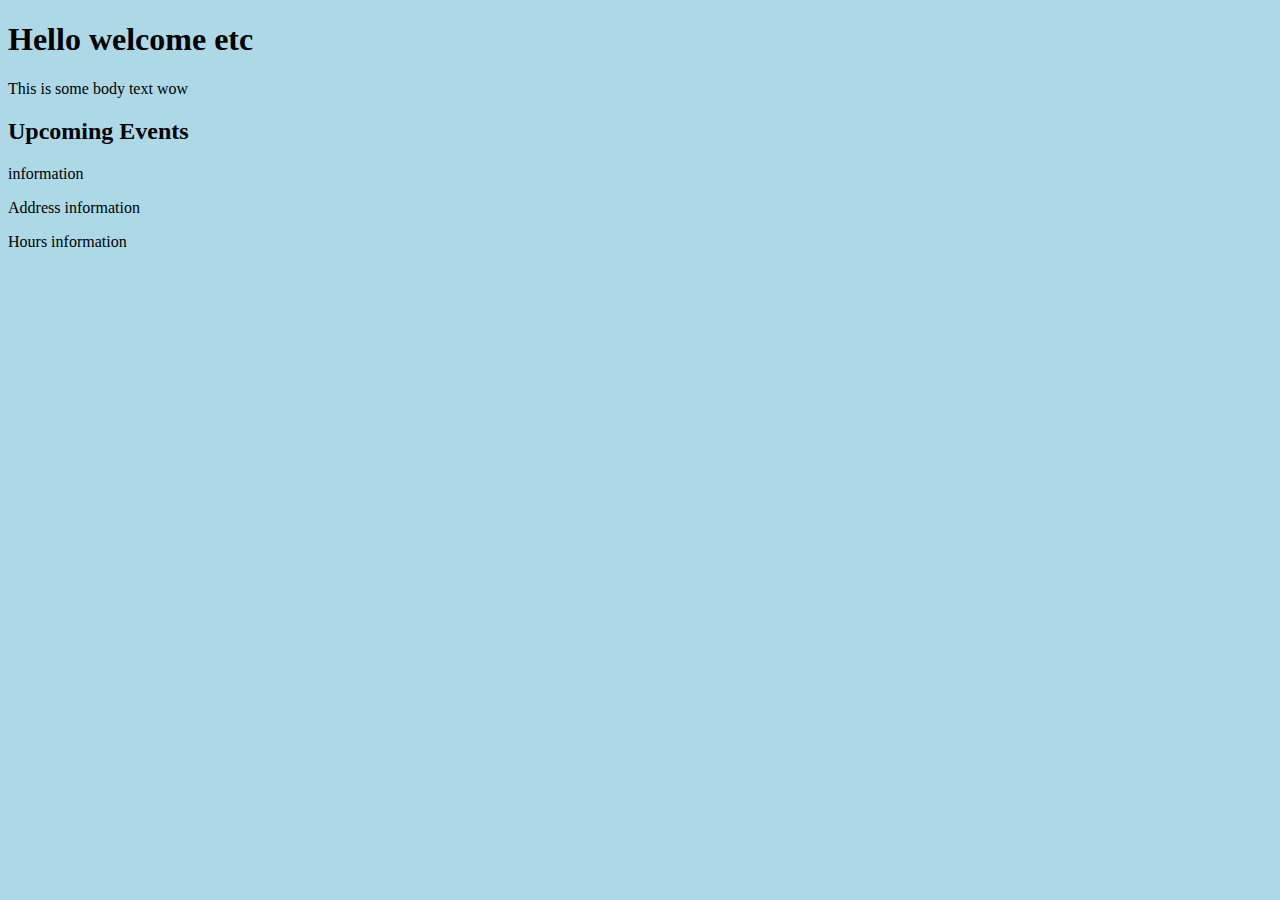
==== index.html @ 0ee89f66 "Create index.html" ====
<!DOCTYPE html>
<html>
<head>
	<meta charset="utf-8">
	<meta name="viewport" content="width=device-width, initial-scale=1">
	<title>KARA Family Resource Centre  |  Home</title>
</head>
<body style="background-color: lightblue;">



<header>
	<h1>Hello welcome etc</h1>
	<p>This is some body text wow</p>
</header>




<section>
	<h2>Upcoming Events </h2>
	<p>information </p>
</section>


<footer>
	<p>Address information </p>
	<p>Hours information </p>
</footer>


















</body>
</html>
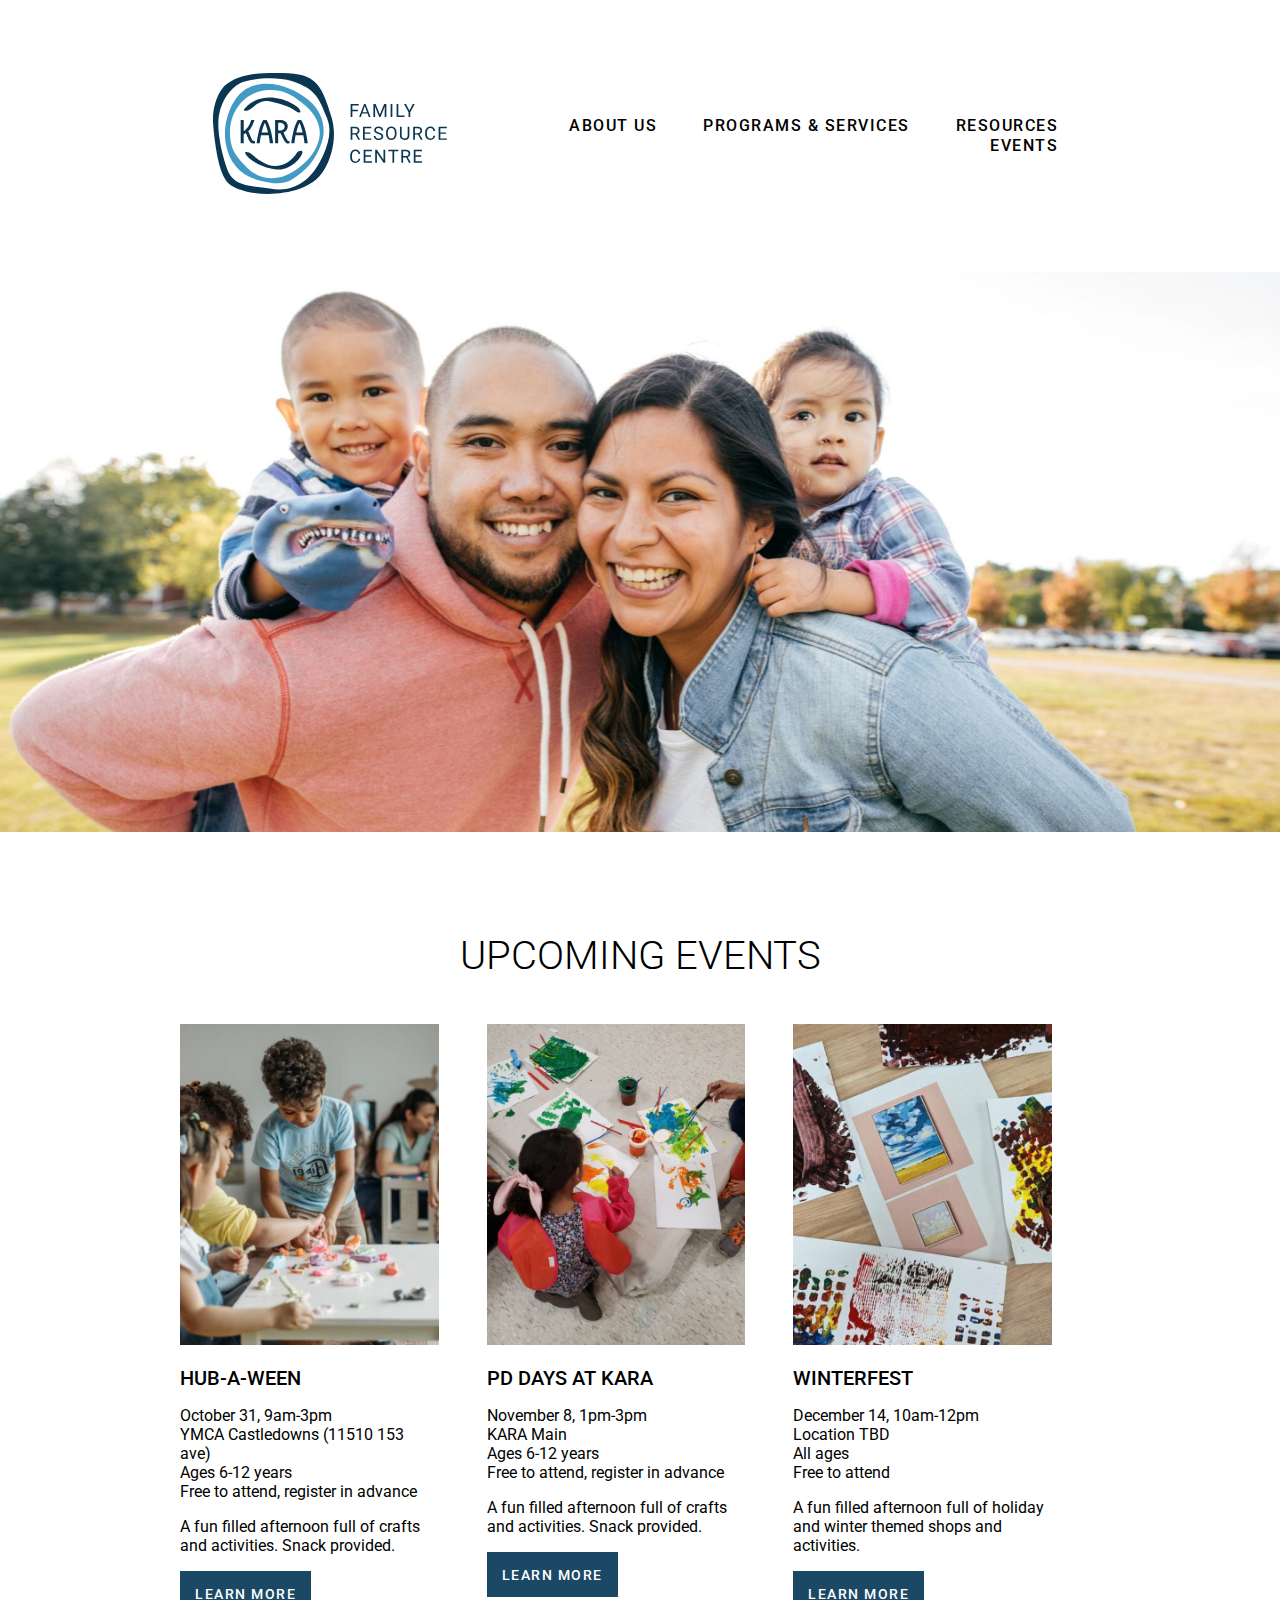
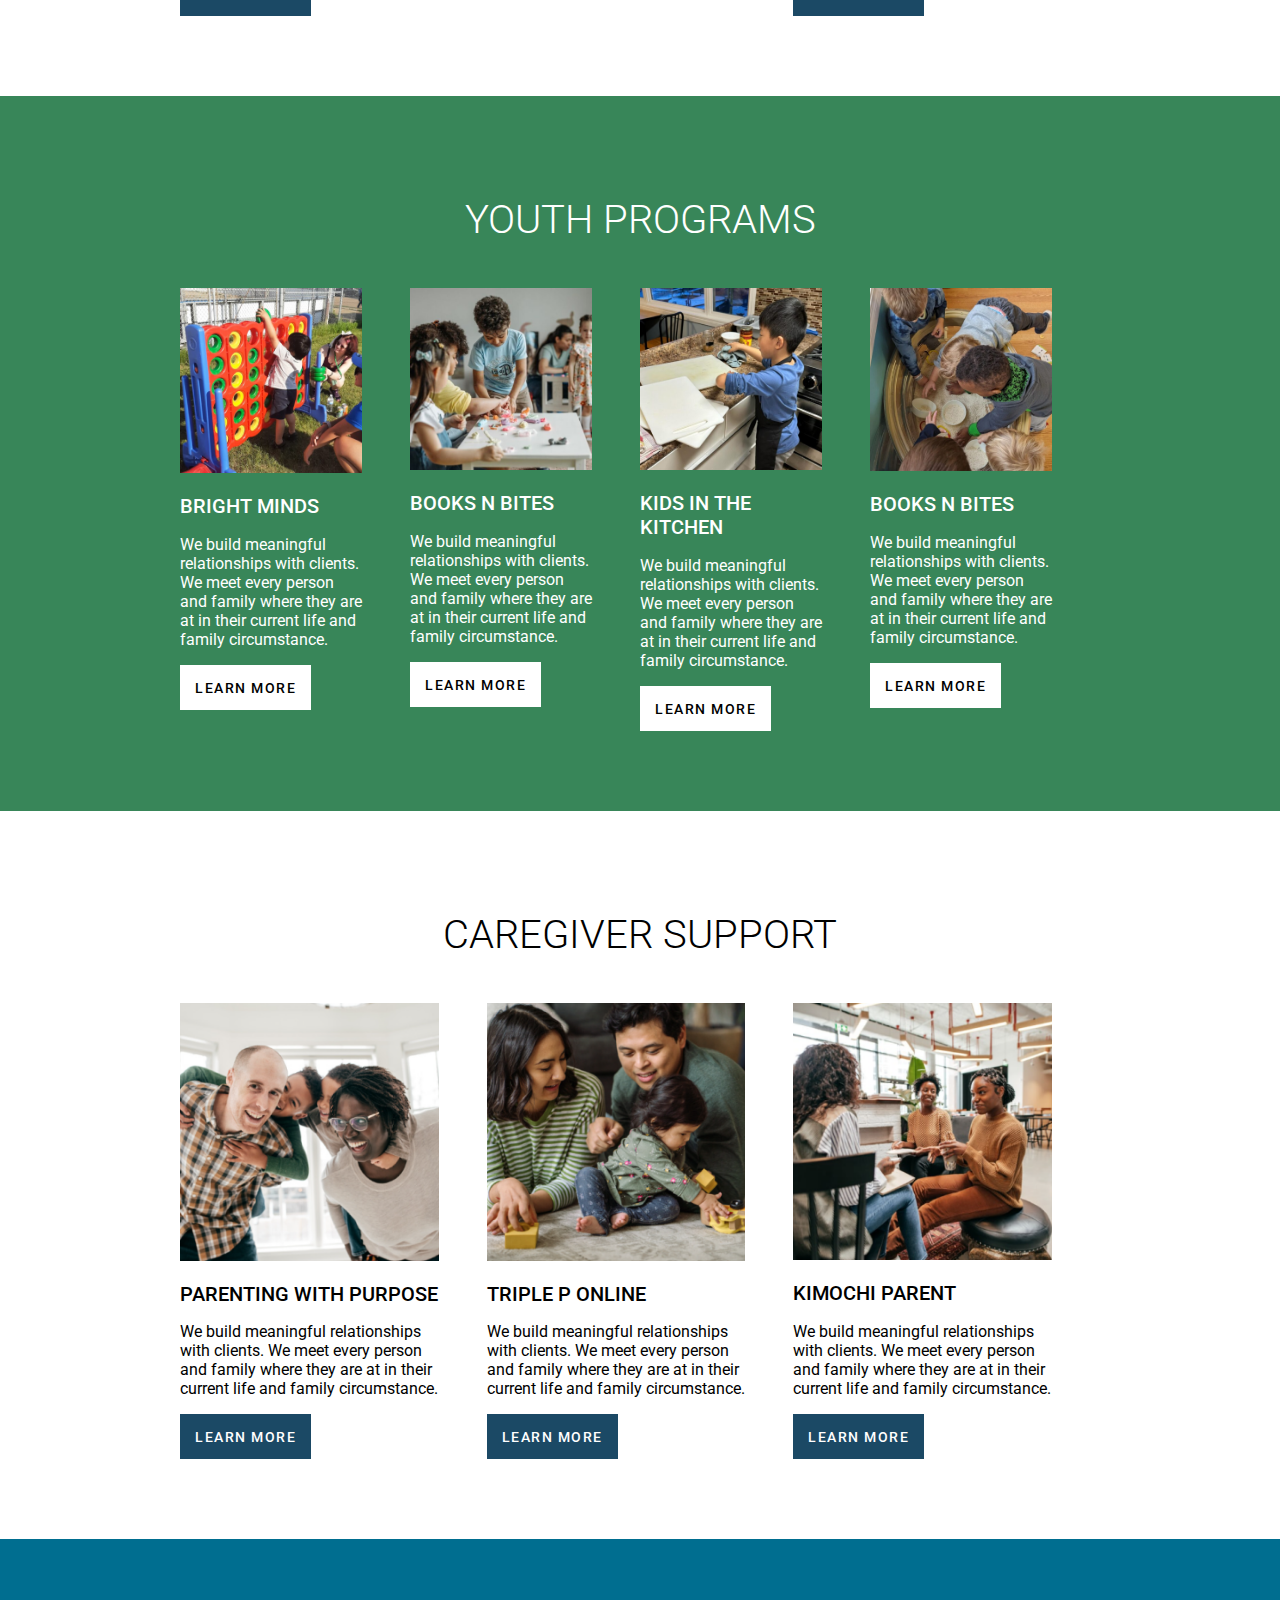
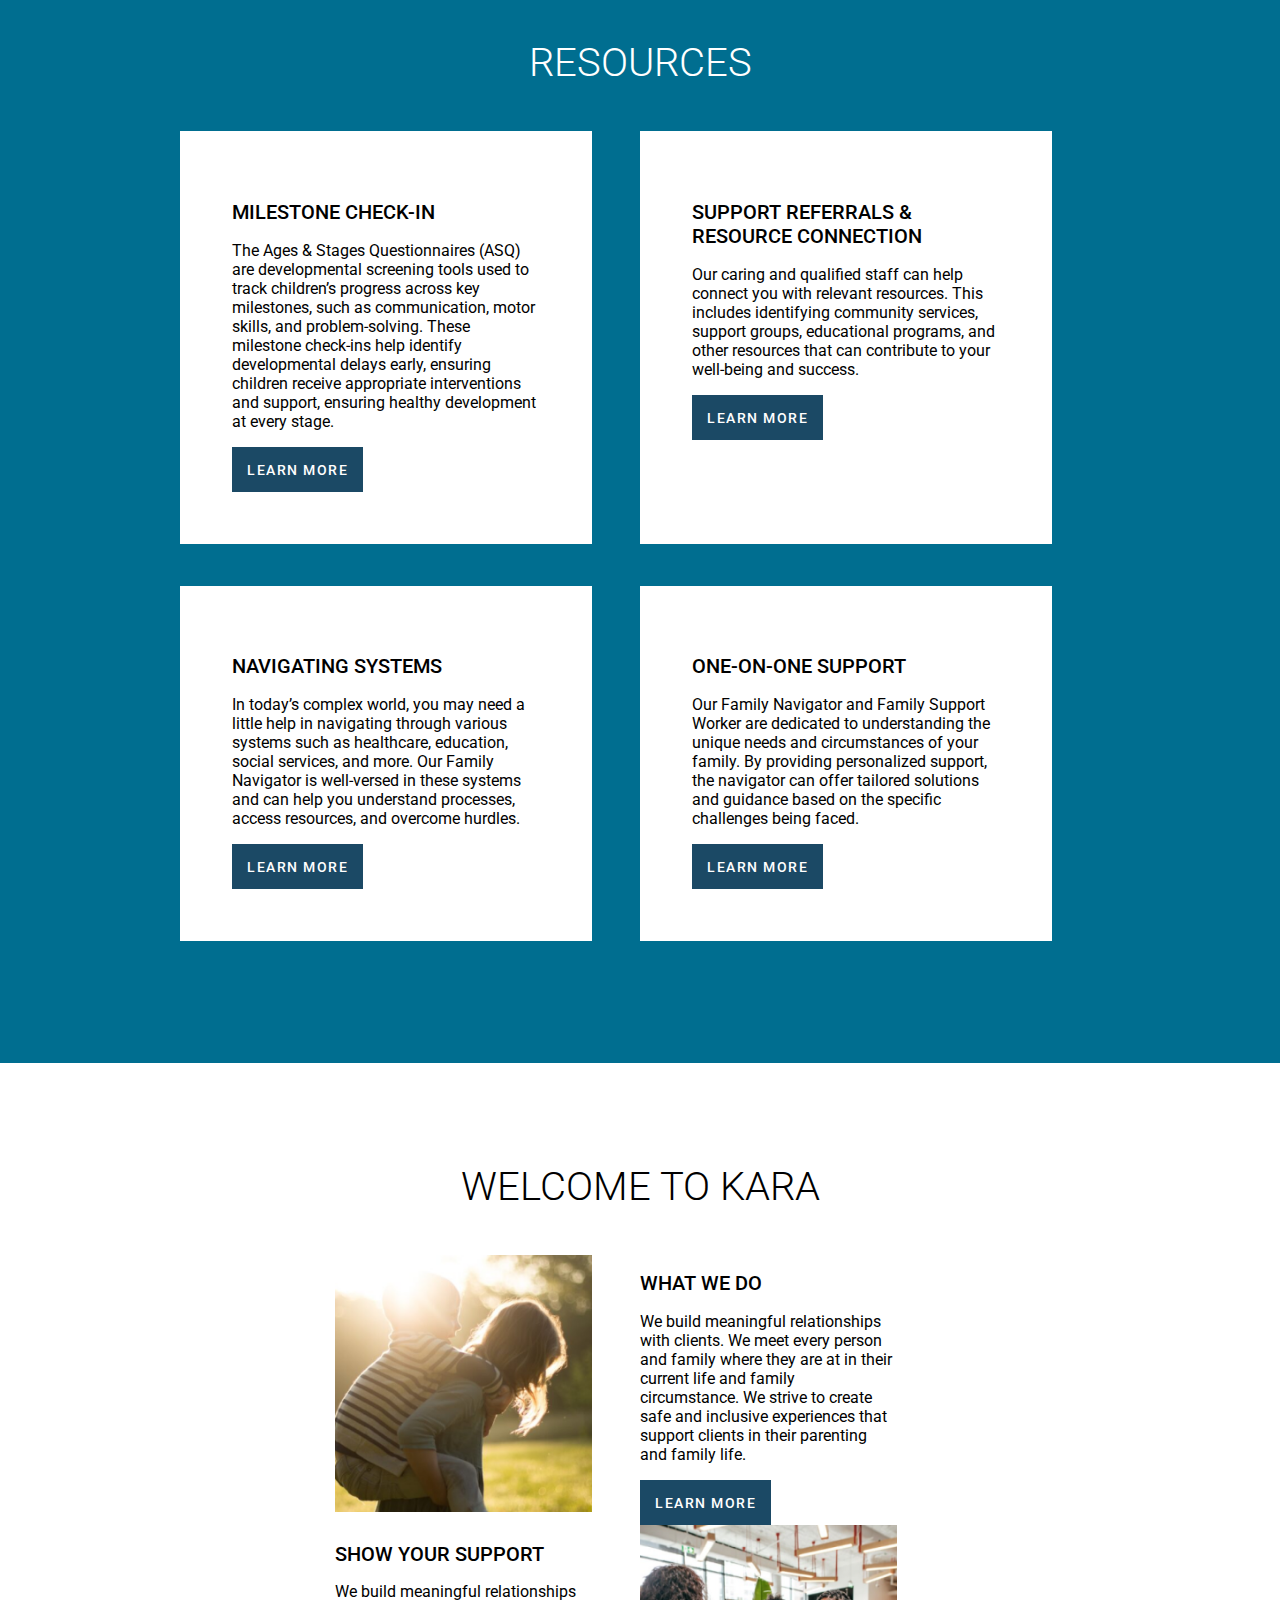
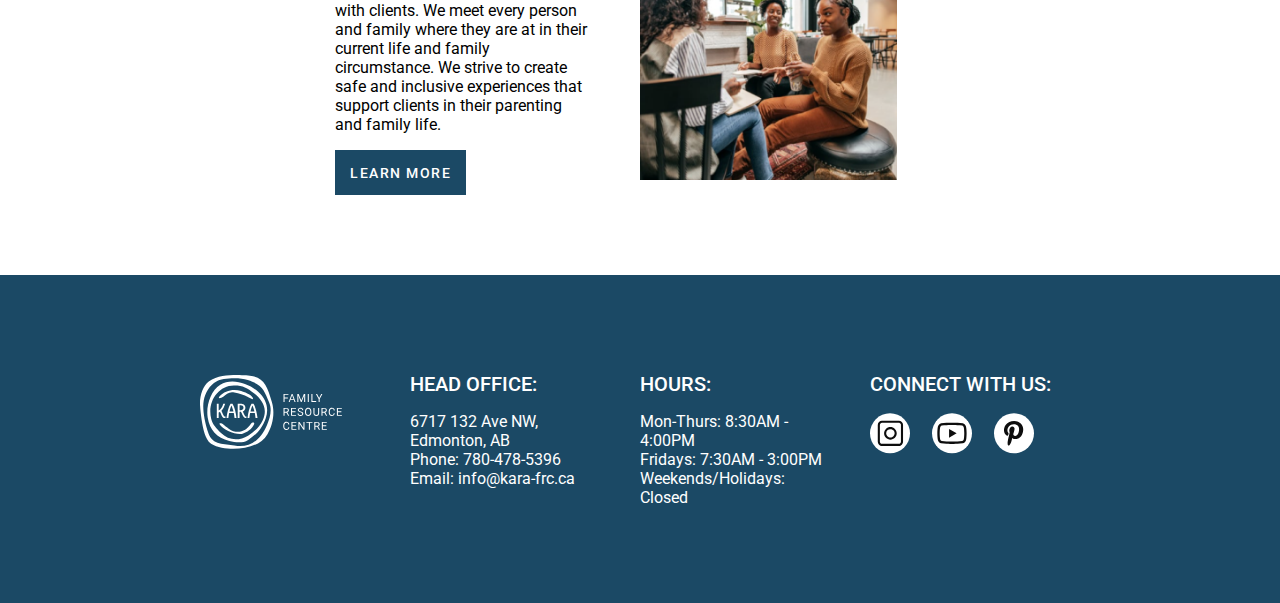
==== commit fddd0409: "aditions" ====
--- a/index.html
+++ b/index.html
@@ -4,43 +4,287 @@
 	<meta charset="utf-8">
 	<meta name="viewport" content="width=device-width, initial-scale=1">
 	<title>KARA Family Resource Centre  |  Home</title>
+
+    <!-- STYLE SHEETS -->
+    <link rel="stylesheet" href="styles/normalize.css">
+    <link rel="stylesheet" href="styles/style.css">
+
+    <!-- FONTS -->
+	<link rel="preconnect" href="https://fonts.googleapis.com">
+	<link rel="preconnect" href="https://fonts.gstatic.com" crossorigin>
+	<link href="https://fonts.googleapis.com/css2?family=Roboto:ital,wght@0,100;0,300;0,400;0,500;0,700;0,900;1,100;1,300;1,400;1,500;1,700;1,900&display=swap" rel="stylesheet">
+
+
+
+
 </head>
-<body style="background-color: lightblue;">
-
-
-
-<header>
-	<h1>Hello welcome etc</h1>
-	<p>This is some body text wow</p>
-</header>
-
-
-
-
-<section>
-	<h2>Upcoming Events </h2>
-	<p>information </p>
-</section>
-
-
-<footer>
-	<p>Address information </p>
-	<p>Hours information </p>
+
+
+<!-- Body content begins -->
+
+<body>
+
+
+<!---------------------------   nav  -------------------------->
+	<header class="margin">
+        <nav id="top-nav" class="padding-40 flex-row-center hidden-mobile">
+
+        	<div id="logo">
+        		<a href="index.html"><img src="images/KARA_Logo_RBG_FullColour.svg"></a>
+        	</div>
+
+	        <div class="flex-3" align="right">
+	            <ul>
+	                <li class="all-caps"><a href="#">About Us</a></li>
+	                <li class="all-caps"><a href="#">Programs & Services</a></li>
+	                <li class="all-caps"><a href="#">Resources</a></li>
+	                <li class="all-caps"><a href="#">Events</a></li>
+	            </ul>
+	        </div>
+	    </nav>
+
+
+        <!--   MOBILE NAV (wouldn't be hidden in desktop)
+        <nav class="hidden-desktop mobile-nav">
+            <div id="logo"><a href="index.html"><img src="images/KARA_Logo_RBG_FullColour.svg"></a></div>
+            <div>
+                <svg width="48" height="23" viewBox="0 0 48 23" fill="none" xmlns="http://www.w3.org/2000/svg">
+                <rect width="48" height="2" transform="translate(0 0.634029)" fill="black"/>
+                <rect width="48" height="2" transform="translate(0 10.634)" fill="black"/>
+                <rect width="48" height="2" transform="translate(0 20.634)" fill="black"/>
+                </svg>
+            </div>
+        </nav>     -->
+
+	</header>
+
+
+
+
+
+<!---------------------------   hero section  -------------------------->
+
+    <section>
+        <div class="img-hero" width="100%" height="auto">
+            <img src="images/hero.jpg" class="img-100">
+        </div>
+    </section>
+
+
+
+
+<!---------------------------   upcoming events  -------------------------->
+
+<section class="padding-sections">
+	<div> 
+		<h1>Upcoming events </h1>
+	</div>
+
+	<div class=" margin flex-row-top">
+		<div class="flex-1">
+            <img src="images/hubaween.png" class="img-100">
+			<h2>hub-a-ween</h2>
+			<p>October 31, 9am-3pm<br>YMCA Castledowns (11510 153 ave)<br>Ages 6-12 years<br>Free to attend, register in advance</p>
+			<p>A fun filled afternoon full of crafts and activities. Snack provided.</p>
+             <button class="btn-main"><a>Learn more</a></button>
+		</div>
+		<div class="flex-1">
+			<img src="images/pddays.png" class="img-100">
+			<h2>PD days at kara</h2>
+			<p>November 8, 1pm-3pm<br>KARA Main<br>Ages 6-12 years<br>Free to attend, register in advance</p>
+			<p>A fun filled afternoon full of crafts and activities. Snack provided.</p>
+             <button class="btn-main"><a>Learn more</a></button>
+		</div>
+		<div class="flex-1">
+			<img src="images/winterfest.png" class="img-100">
+			<h2>winterfest</h2>
+			<p>December 14, 10am-12pm<br>Location TBD<br>All ages<br>Free to attend</p>
+			<p>A fun filled afternoon full of holiday and winter themed shops and activities.</p> 
+             <button class="btn-main"><a>Learn more</a></button>
+		</div>
+	</div>
+</section>
+
+
+
+
+
+<!---------------------------   youth programs  -------------------------->
+
+<section class="padding-sections sect-dark">
+	<div> 
+		<h1>youth programs </h1>
+	</div>
+
+	<div class="margin flex-row-top">
+		<div class="flex-1">
+            <img src="images/bright.png" class="img-100">
+			<h2>bright minds </h2>
+			<p>We build meaningful relationships with clients. We meet every person and family where they are at in their current life and family circumstance. </p>
+             <button class="btn-light"><a>Learn more</a></button>
+		</div>
+		<div class="flex-1">
+			<img src="images/bnb1.png" class="img-100">
+			<h2>books n bites</h2>
+			<p>We build meaningful relationships with clients. We meet every person and family where they are at in their current life and family circumstance. </p>
+             <button class="btn-light"><a>Learn more</a></button>
+		</div>
+		<div class="flex-1">
+			<img src="images/kitchen.png" class="img-100">
+			<h2>kids in the kitchen</h2>
+			<p>We build meaningful relationships with clients. We meet every person and family where they are at in their current life and family circumstance. </p>
+             <button class="btn-light"><a>Learn more</a></button>
+		</div>
+		<div class="flex-1">
+			<img src="images/bnb2.png" class="img-100">
+			<h2>books n bites</h2>
+			<p>We build meaningful relationships with clients. We meet every person and family where they are at in their current life and family circumstance. </p>
+             <button class="btn-light"><a>Learn more</a></button>
+		</div>
+	</div>
+</section>
+
+
+
+
+
+
+<!---------------------------   caregiver support  -------------------------->
+
+<section class="padding-sections">
+	<div> 
+		<h1>Caregiver support </h1>
+	</div>
+
+	<div class="margin flex-row-top">
+		<div class="flex-1">
+            <img src="images/parenting.png" class="img-100">
+			<h2>Parenting with purpose</h2>
+			<p>We build meaningful relationships with clients. We meet every person and family where they are at in their current life and family circumstance. </p>
+             <button class="btn-main"><a>Learn more</a></button>
+		</div>
+		<div class="flex-1">
+			<img src="images/triple.png" class="img-100">
+			<h2>Triple P Online</h2>
+			<p>We build meaningful relationships with clients. We meet every person and family where they are at in their current life and family circumstance. </p>
+             <button class="btn-main"><a>Learn more</a></button>
+		</div>
+		<div class="flex-1">
+			<img src="images/kimochi.png" class="img-100">
+			<h2>Kimochi Parent</h2>
+			<p>We build meaningful relationships with clients. We meet every person and family where they are at in their current life and family circumstance. </p>
+             <button class="btn-main"><a>Learn more</a></button>
+		</div>
+	</div>
+</section>
+
+
+
+
+
+
+<!---------------------------   resources  -------------------------->
+
+<section class="padding-sections resources-back">
+	<div> 
+		<h1>resources </h1>
+	</div>
+
+	<div class="margin flex-row-top">
+		<div class="flex-1 blocks">
+			<h2>milestone check-in </h2>
+			<p>The Ages & Stages Questionnaires (ASQ) are developmental screening tools used to track children’s progress across key milestones, such as communication, motor skills, and problem-solving. These milestone check-ins help identify developmental delays early, ensuring children receive appropriate interventions and support, ensuring healthy development at every stage.  </p>
+             <button class="btn-main"><a>Learn more</a></button>
+		</div>
+		<div class="flex-1 blocks">
+			<h2>support referrals & resource connection </h2>
+			<p>Our caring and qualified staff can help connect you with relevant resources. This includes identifying community services, support groups, educational programs, and other resources that can contribute to your well-being and success.</p>
+             <button class="btn-main"><a>Learn more</a></button>
+		</div>
+	</div>
+	<div class="margin flex-row-top">
+		<div class="flex-1 blocks">
+			<h2>navigating systems</h2>
+			<p>In today’s complex world, you may need a little help in navigating through various systems such as healthcare, education, social services, and more. Our Family Navigator is well-versed in these systems and can help you understand processes, access resources, and overcome hurdles.</p>
+             <button class="btn-main"><a>Learn more</a></button>
+		</div>
+		<div class="flex-1 blocks">
+			<h2>one-on-one support</h2>
+			<p>Our Family Navigator and Family Support Worker are dedicated to understanding the unique needs and circumstances of your family. By providing personalized support, the navigator can offer tailored solutions and guidance based on the specific challenges being faced. </p>
+             <button class="btn-main"><a>Learn more</a></button>
+		</div>
+	</div>
+</section>
+
+
+
+
+
+
+<!---------------------------   welcome  -------------------------->
+
+<section class="padding-sections narrow-margins">
+	<div> 
+		<h1>welcome to kara </h1>
+	</div>
+
+	<div class="flex-row-top">
+		<div class="flex-1">
+			<img src="images/sun.png" class="img-100">
+		</div>
+		<div class="flex-1">
+			<h2>what we do</h2>
+			<p>We build meaningful relationships with clients. We meet every person and family where they are at in their current life and family circumstance. We strive to create safe and inclusive experiences that support clients in their parenting and family life. </p>
+             <button class="btn-main"><a>Learn more</a></button>
+		</div>
+	</div>
+	<div class="flex-row-top">
+		<div class="flex-1">
+			<h2>show your support</h2>
+			<p>We build meaningful relationships with clients. We meet every person and family where they are at in their current life and family circumstance. We strive to create safe and inclusive experiences that support clients in their parenting and family life. </p>
+             <button class="btn-main"><a>Learn more</a></button>
+		</div>
+		<div class="flex-1">
+			<img src="images/kimochi.png" class="img-100">
+		</div>
+	</div>
+</section>
+
+
+
+
+
+
+
+<!---------------------------   footer  -------------------------->
+
+<footer class="padding-sections sect-dark footer-back">
+
+	<div class="margin flex-row-top">
+
+		<div class="flex-1">
+			<img src="images/KARA_Logo_RBG_White.svg" class="img-100">
+		</div>
+
+		<div class="flex-1">
+			<h2>Head Office:</h2>
+			<p>6717 132 Ave NW, Edmonton, AB<br>Phone: 780-478-5396<br>Email: info@kara-frc.ca</p>
+		</div>
+
+		<div class="flex-1">
+			<h2>Hours:</h2>
+			<p>Mon-Thurs: 8:30AM - 4:00PM<br>Fridays: 7:30AM - 3:00PM<br>Weekends/Holidays: Closed</p>
+		</div>
+
+		<div class="flex-1">
+			<h2>Connect with us:</h2>
+            <a href="#"><img src="images/ig.svg" class="social-icons"></a>
+            <a href="#"><img src="images/youtube.svg" class="social-icons"></a>
+            <a href="#"><img src="images/pinterest.svg" class="social-icons"></a>
+        </div>
+
+	</div>
 </footer>
-
-
-
-
-
-
-
-
-
-
-
-
-
-
 
 
 
--- a/styles/style.css
+++ b/styles/style.css
@@ -0,0 +1,597 @@
+
+/* GLOBAL STYLES */
+
+/* Layout*/
+
+
+
+body {
+    width: 100%;
+}
+
+
+.margin {
+    margin-right: 180px;
+    margin-left: 180px;
+}
+
+
+.flex-row-center {
+    display: flex;
+    flex-direction: row;
+    justify-content: space-between;
+    align-items: center;
+}
+
+
+.flex-row-top {
+    display: flex;
+    flex-direction: row;
+    justify-content: space-between;
+}
+
+
+.flex-1 {
+    flex: 1;
+    margin-right: 48px;
+}
+
+.flex-2 {
+    flex: 2;
+    margin-right: 48px;
+}
+
+.flex-3 {
+    flex: 3;
+}
+
+
+.flex-1-small {
+    flex: 1;
+    margin-right: 24px;
+}
+
+.flex-2-small {
+    flex: 2;
+    margin-right: 48px;
+}
+
+.flex-2-small h2 {
+    line-height: 0px;
+}
+
+
+.schedule {
+    align-items: center;
+}
+
+.schedule h3 {
+    text-align: center;
+}
+
+
+
+/* -------------------------------------  HEADER/HERO -------------------------------------*/
+
+#logo {
+    width: 300px;
+}
+
+#top-nav {
+    display: flex;
+    flex-direction: row;
+    justify-content: space-between;
+    align-items: center;
+}
+
+#top-nav ul {
+    padding: 0;
+}
+
+#top-nav li {
+    list-style-type: none;
+    margin-right: 42px;
+    border-bottom: 2px solid white;
+    padding-bottom: 4px;
+    display: inline;
+    text-align: right;
+}
+
+#top-nav li:hover {
+    border-bottom: 2px solid black;
+    padding-bottom: 4px;
+}
+
+.img-hero {
+    display: flex;
+    padding: 0px;
+    width: 100%;
+}
+
+.img-100 {
+    width: 100%;
+}
+
+
+.header-center-aligned {
+  display: box;
+  display: flex;
+  box-align: center;
+  align-items: center;
+  box-pack: center;
+  justify-content: center;
+}
+
+.background-image {
+  position: relative;
+  width: 100%;
+}
+
+.header-text {
+  position: absolute;
+}
+
+.header-text h1 {
+  font-family: "Roboto", sans-serif;
+    font-size: 60px;
+    font-style: normal;
+  font-weight: 600;
+    color: white;
+    text-align: center;
+    text-transform: uppercase;
+}
+
+
+
+/* -------------------------------------  TEXT STYLES -------------------------------------*/
+
+
+.all-caps {
+  font-family: "Roboto", sans-serif;
+  font-size: 16px;
+  font-style: normal;
+  font-weight: 500;
+    line-height: normal;
+    letter-spacing: 1.5px;
+    text-transform: uppercase;
+    color: black;
+    margin-top: 0px;
+    margin-bottom: 0px;
+}
+
+
+h1 {
+  font-family: "Roboto", sans-serif;
+    font-size: 40px;
+    font-style: normal;
+  font-weight: 300;
+    line-height: 40px; /* 100% */
+    color: black;
+    text-align: center;
+    margin: 24px 0px 48px 0px;
+    text-transform: uppercase;
+}
+
+
+h2 {
+    color: black;
+    font-family: "Roboto", sans-serif;
+    font-size: 20px;
+    font-style: normal;
+    font-weight: 500;
+    line-height: normal;
+    text-transform: uppercase;
+}
+
+
+h3 {
+  font-family: "Roboto", sans-serif;
+    font-size: 28px;
+    font-style: normal;
+  font-weight: 300;
+    line-height: 40px; /* 100% */
+    color: black;
+    text-align: left;
+    margin: 24px 0px 48px 0px;
+    text-transform: uppercase;
+}
+
+
+p {
+    color: black;
+    font-family: "Roboto", sans-serif;
+    font-size: 16px;
+    font-style: normal;
+    font-weight: 400;
+    line-height: normal;
+}
+
+
+
+
+a {
+    color: black;
+}
+
+button a {
+    text-decoration: none;
+    color: inherit;
+}
+
+ul a {
+    text-decoration: none;
+    color: inherit;
+}
+
+
+
+/* -------------------------------------  BUTTONS -------------------------------------*/
+
+.btn-main {
+    background-color: #1B4965;
+    padding: 15px;
+    height: 45px;
+    color: white;
+  font-family: "Roboto", sans-serif;
+  font-size: 14px;
+    font-style: normal;
+  font-weight: 500;
+    line-height: normal;
+    letter-spacing: 1.5px;
+    text-transform: uppercase;
+    outline: none;
+    border-style: none;
+}
+
+.btn-main:hover {
+    outline: 2px solid black;
+    background-color: white;
+    color: black;
+    border-style: none;
+}
+
+
+.btn-light {
+    background-color: white;
+    padding: 15px;
+    height: 45px;
+    color: black;
+  font-family: "Roboto", sans-serif;
+  font-size: 14px;
+    font-style: normal;
+  font-weight: 500;
+    line-height: normal;
+    letter-spacing: 1.5px;
+    text-transform: uppercase;
+    outline: none;
+    border-style: none;
+}
+
+.btn-light:hover {
+    outline: 2px solid white;
+    background-color: #388659;
+    color: white;
+    border-style: none;
+}
+
+
+
+
+/* ---------------------------   PADDINGS  --------------------------*/
+
+.padding-sections {
+    padding: 80px 0px 80px 0px;
+}
+
+
+.padding-40 {
+    padding: 40px 0;
+}
+
+
+.social-icons {
+    width: 40px;
+    margin-right: 18px;
+}
+
+
+.blocks {
+    padding: 52px;
+    background-color: white;
+    margin-bottom: 42px;
+}
+
+.narrow-margins {
+    margin-right: 335px;
+    margin-left: 335px;
+}
+
+.padding-40 {
+    padding: 40px 0;
+}
+
+.padding-below {
+    padding-bottom: 54px;
+}
+
+
+
+
+/* ---------------------------   BACKGROUNDSTUFF  --------------------------*/
+
+.sect-dark {
+    background-color: #388659;
+}
+
+.sect-dark p {
+    color: white;
+}
+
+.sect-dark h2 {
+    color: white;
+}
+
+.sect-dark h1 {
+    color: white;
+}
+
+.footer-back {
+    background-color: #1B4965;
+}
+
+
+.resources-back {
+    background-color: #006E90;
+}
+
+.resources-back h1 {
+    color: white;
+}
+
+
+
+
+
+
+
+
+
+
+
+
+
+
+
+
+
+
+
+
+
+
+
+/* ---------------------------   MEDIA QUERIES  --------------------------*/  
+
+
+/* SMARTPHONE */     
+@media screen and (max-width: 480px) {
+    body {
+    }
+
+
+.flex-row-center {
+    display: flex;
+    flex-direction: column;
+    justify-content: start;
+    align-items: start;
+    } 
+
+.flex-row-top {
+    display: flex;
+    flex-direction: column;
+    justify-content: start;
+    }
+
+    .margin {
+        margin-right: 24px;
+        margin-left: 24px;
+    }
+
+    .narrow-margins {
+    margin-right: 24px;
+    margin-left: 24px;
+}
+
+    .mobile-nav {
+        width: 100%;
+        display: flex;
+        align-items: center;
+        justify-content: space-between;
+        margin: 24px 0;
+    }
+
+.all-caps {
+  font-family: "Roboto", sans-serif;
+  font-size: 16px;
+  font-style: normal;
+  font-weight: 500;
+    line-height: normal;
+    letter-spacing: 1.5px;
+    text-transform: uppercase;
+    color: black;
+    margin-top: 0px;
+    margin-bottom: 0px;
+}
+
+    .hidden-mobile {
+        display: none;
+    }
+
+    #logo {
+        margin-bottom: 0;
+    }
+
+.blocks {
+    margin-bottom: 24px;
+    padding: 24px;
+
+}
+
+h1 {
+  font-family: "Roboto", sans-serif;
+    font-size: 32px;
+    font-style: normal;
+  font-weight: 300;
+    line-height: 40px; /* 100% */
+    color: black;
+    text-align: center;
+    margin: 24px 0px 24px 0px;
+    text-transform: uppercase;
+}
+
+.flex-1 {
+    flex: 1;
+    width: 100%;
+    margin-right: 24px;
+    margin-bottom: 48px;
+}
+
+
+.header-text h1 {
+  font-family: "Roboto", sans-serif;
+    font-size: 30px;
+    font-style: normal;
+  font-weight: 600;
+    color: white;
+    text-align: center;
+    text-transform: uppercase;
+}
+
+.flex-1-small {
+    flex: 1;
+    margin-right: 24px;
+}
+
+.flex-2-small {
+    flex: 2;
+    margin-right: 24px;
+    margin-bottom: 54px;
+}
+
+
+}
+
+
+
+
+/*--- TABLET ----*/
+
+@media screen and (max-width: 768px) and (min-width: 481px) {
+body {
+    }
+    .margin {
+        margin-right: 32px;
+        margin-left: 32px;
+    }
+
+    .narrow-margins {
+    margin-right: 24px;
+    margin-left: 24px;
+}
+
+    .mobile-nav {
+        width: 100%;
+        display: flex;
+        align-items: center;
+        justify-content: space-between;
+        margin: 24px 0;
+    }
+
+.all-caps {
+  font-family: "Roboto", sans-serif;
+  font-size: 16px;
+  font-style: normal;
+  font-weight: 500;
+    line-height: normal;
+    letter-spacing: 1.5px;
+    text-transform: uppercase;
+    color: black;
+    margin-top: 0px;
+    margin-bottom: 0px;
+}
+
+    .hidden-mobile {
+        display: none;
+    }
+
+    #logo {
+        margin-bottom: 0;
+    }
+
+
+.blocks {
+    padding: 24px;
+    background-color: whitesmoke;
+    margin-bottom: 24px;
+}
+
+h1 {
+  font-family: "Roboto", sans-serif;
+    font-size: 32px;
+    font-style: normal;
+  font-weight: 300;
+    line-height: 40px; /* 100% */
+    color: black;
+    text-align: center;
+    margin: 24px 0px 48px 0px;
+    text-transform: uppercase;
+}
+
+.flex-1 {
+    flex: 1;
+    width: 100%;
+    margin-right: 24px;
+    margin-bottom: 48px;
+}
+
+
+
+}
+
+
+
+
+
+
+
+/*------ LAPTOP --------*/
+
+@media screen and (max-width: 1279px) and (min-width: 769px) {
+     body {
+    }
+
+    .hidden-desktop {
+        display: none;
+    }
+}
+
+/*-------- DESKTOP -------*/
+
+@media screen and (max-width: 1440px) and (min-width: 1280px) {
+     body {
+    }
+
+     .hidden-desktop {
+        display: none;
+    }
+}
+
+/* -------EXTRA-LARGE -------*/
+
+@media screen and (min-width: 1441px) {
+     body {
+ }
+     .hidden-desktop {
+        display: none;
+    }
+}
